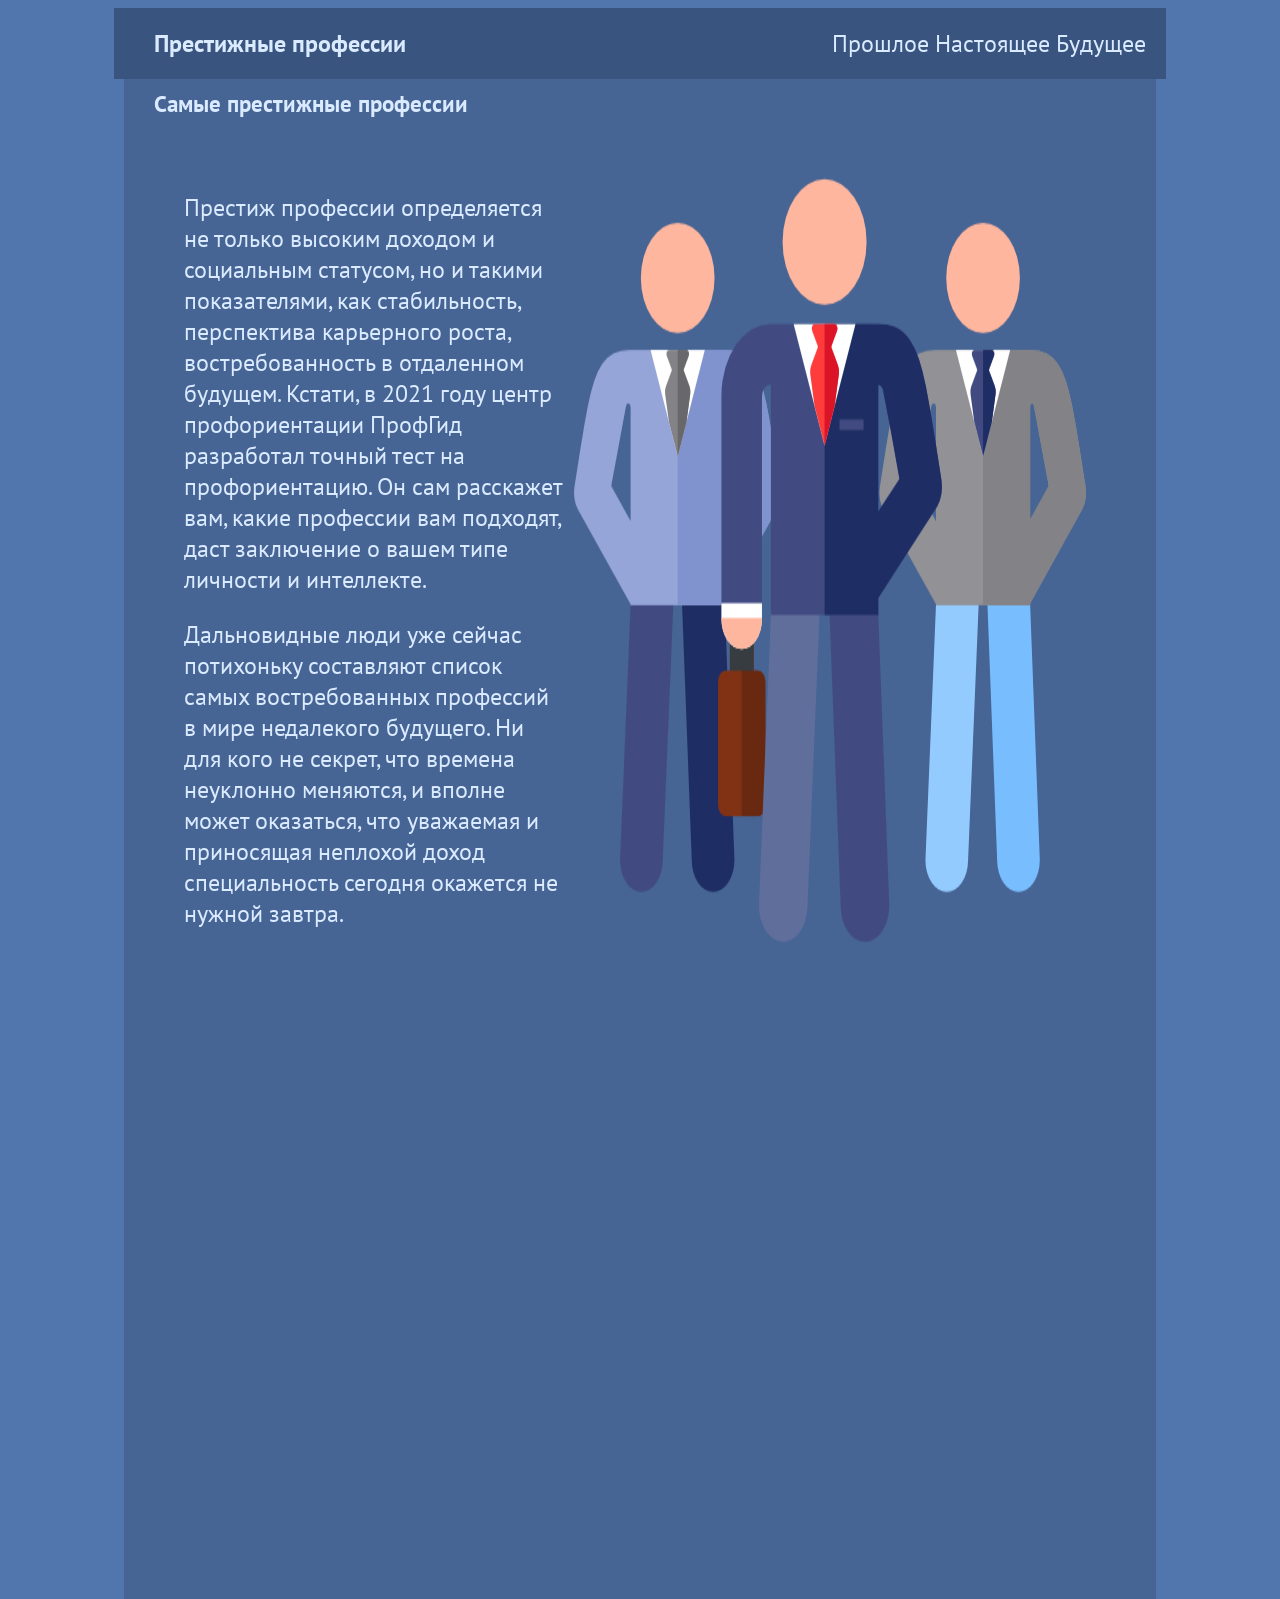
==== index.html @ 092da1cc "Initial commit" ====
<!DOCTYPE html>
<html>

<head>
  <meta charset="utf-8">
  <meta name="viewport" content="width=device-width">
  <title>replit</title>
  <link href="style.css" rel="stylesheet" type="text/css" />
</head>

<body>
    <header>
        <div class="main_header">
            <a href="index.html">
                <h2>Прeстижные профессии</h2>
            </a>
            <div class="menu">
                <a href="past.html">Прошлое</a>
                <a href="present.html">Настоящее</a>
                <a href="future.html">Будущее</a>
            </div>
        </div>
    </header>
    
    <main>
        <div class="main_block">
            <h2>Самые престижные профессии</h2>
            <div class="discription">
                <div>
                    <p>Престиж профессии определяется не только высоким доходом и социальным статусом, но и такими показателями, как стабильность, перспектива карьерного роста, востребованность в отдаленном будущем. Кстати, в 2021 году центр профориентации ПрофГид разработал точный тест на профориентацию. Он сам расскажет вам, какие профессии вам подходят, даст заключение о вашем типе личности и интеллекте.</p>
                    <p>Дальновидные люди уже сейчас потихоньку составляют список самых востребованных профессий в мире недалекого будущего. Ни для кого не секрет, что времена неуклонно меняются, и вполне может оказаться, что уважаемая и приносящая неплохой доход специальность сегодня окажется не нужной завтра.</p>
                </div>
                <img src="teamwork.png">
            </div>              
        </div> 
    </main>

    <footer>
    </footer>
  <script src="script.js"></script>
</body>

</html>
---- style.css ----
@import url('https://fonts.googleapis.com/css2?family=PT+Sans&display=swap');


html {
  height: 100%;
  width: 100%;
}

body {
    background-color: #5175AD;
}

.main_header {
    width: 80%;
    height: 100%;
    background-color: #39547f;
    display: flex;
    margin: 0 auto;
    padding: 20px;
    font-family: "PT Sans", sans-serif;
    color: #DAEAFF;
    justify-content: space-between;
}

a {
    text-decoration: none;
    color: #DAEAFF;
}

h2 {
    margin: 0;
    margin-left: 20px;
}

.menu {
    font-size: 24px;
    padding: auto;
    margin: 0;
}

.main_block {
    background-color: #466494;
    height: 1500px;
    width: 80%;
    margin: auto;
    color: #DAEAFF;
    font-family: "PT Sans", sans-serif;
    font-size: 15px;
    padding: 10px;
}

.discription {
    display: flex;
    font-size: 24px;
    justify-content: left;
    margin: 50px;
}

img {
    margin: 10px;
}

.main_block_past {
    background-color: #466494;
    height: 1500px;
    width: 80%;
    margin: auto;
    color: #DAEAFF;
    font-family: "PT Sans", sans-serif;
    font-size: 15px;
    padding: 10px;
}

.table {
    margin: 0 auto;
    color: #DAEAFF;
    border: solid 2px #2e4468;
}

th {
    background-color: #5175AD;
    width: 250px;
    color: #DAEAFF;
    border: solid 2px #2e4468;
}

tr {
    background-color: #5175AD;
}

td {
    border: solid 2px #2e4468;
}
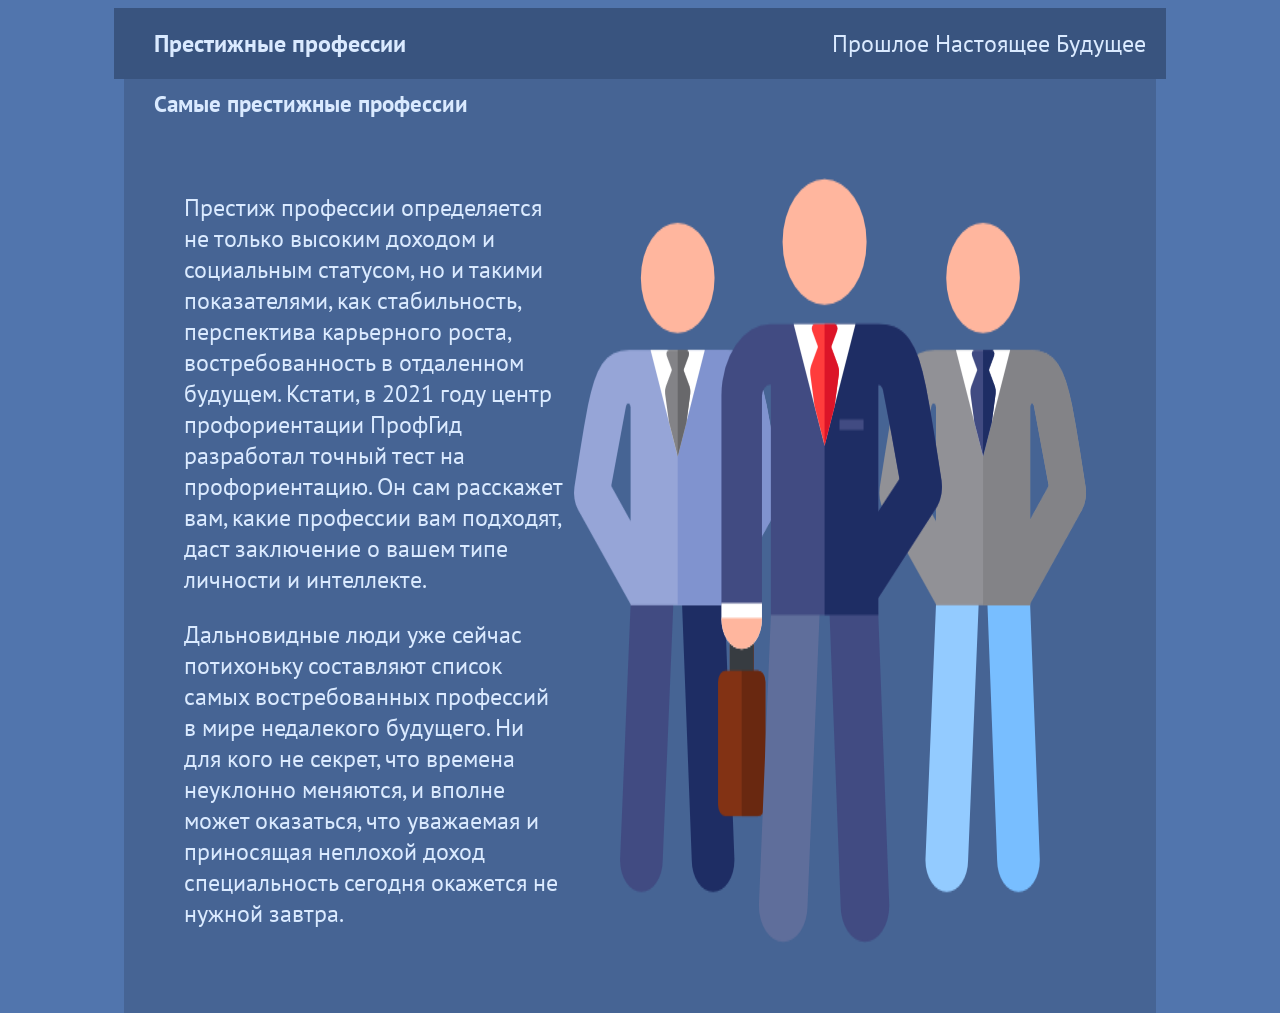
==== commit 2f5db3d1: "all" ====
--- a/index.html
+++ b/index.html
@@ -4,15 +4,16 @@
 <head>
   <meta charset="utf-8">
   <meta name="viewport" content="width=device-width">
-  <title>replit</title>
+  <title>Пpecтижныe профессии</title>
   <link href="style.css" rel="stylesheet" type="text/css" />
+  <link rel="icon" href="job.png">
 </head>
 
 <body>
     <header>
         <div class="main_header">
             <a href="index.html">
-                <h2>Прeстижные профессии</h2>
+                <h2>Пpecтижныe профессии</h2>
             </a>
             <div class="menu">
                 <a href="past.html">Прошлое</a>
--- a/style.css
+++ b/style.css
@@ -40,7 +40,7 @@
 
 .main_block {
     background-color: #466494;
-    height: 1500px;
+    height: 100%;
     width: 80%;
     margin: auto;
     color: #DAEAFF;
@@ -62,7 +62,7 @@
 
 .main_block_past {
     background-color: #466494;
-    height: 1500px;
+    height: 100%;
     width: 80%;
     margin: auto;
     color: #DAEAFF;
@@ -79,9 +79,7 @@
 
 th {
     background-color: #5175AD;
-    width: 250px;
     color: #DAEAFF;
-    border: solid 2px #2e4468;
 }
 
 tr {
@@ -90,4 +88,30 @@
 
 td {
     border: solid 2px #2e4468;
+}
+
+thead {
+    border-collapse: solid
+}
+
+.main_block_present {
+    background-color: #466494;
+    height: 100%;
+    width: 80%;
+    margin: auto;
+    color: #DAEAFF;
+    font-family: "PT Sans", sans-serif;
+    font-size: 15px;
+    padding: 10px;
+}
+
+.main_block_future {
+    background-color: #466494;
+    height: 100%;
+    width: 80%;
+    margin: auto;
+    color: #DAEAFF;
+    font-family: "PT Sans", sans-serif;
+    font-size: 15px;
+    padding: 10px;
 }
